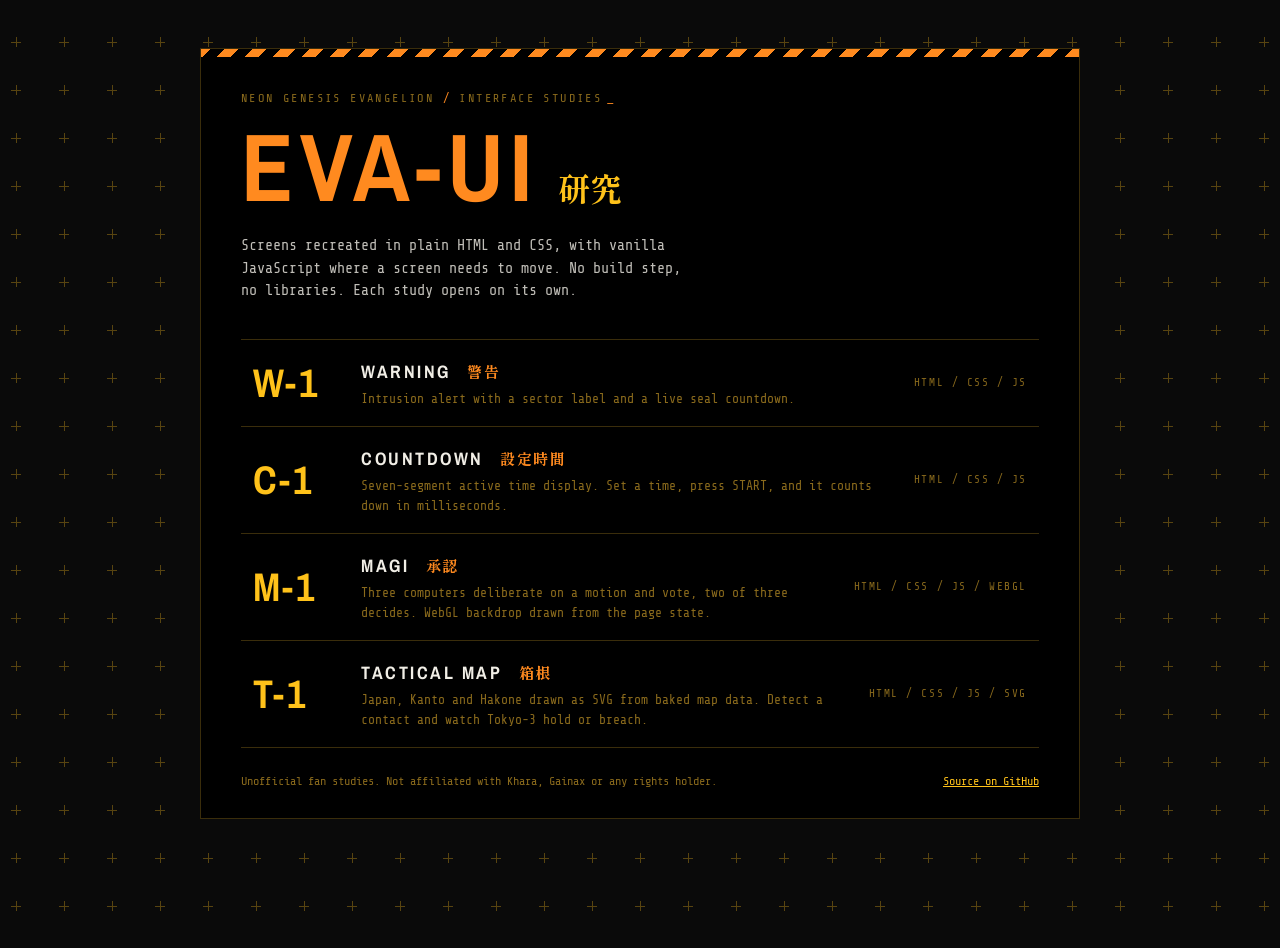
==== index.html @ 43fe49e2 "Rename studies to lowercase folders and the map study to T-1 W-1, C-1, M-1 become w-1, c-1, m-1 (hos" ====
<!doctype html>
<html lang="en">
<head>
  <meta charset="utf-8">
  <meta name="viewport" content="width=device-width, initial-scale=1">
  <title>EVA-UI</title>
  <meta name="description" content="Recreations of Neon Genesis Evangelion style screens in HTML, CSS and vanilla JavaScript.">

  <link rel="preconnect" href="https://fonts.googleapis.com">
  <link rel="stylesheet" href="https://fonts.googleapis.com/css2?family=Archivo+Narrow:wght@500;700&family=Share+Tech+Mono&family=Shippori+Mincho+B1:wght@800&display=swap">
  <link rel="stylesheet" href="style.css">
</head>
<body>
  <main class="index">

    <header class="head">
      <p class="eyebrow">NEON GENESIS EVANGELION <span class="eyebrow__sep">/</span> INTERFACE STUDIES</p>
      <h1 class="title">
        <span class="title__en">EVA-UI</span>
        <span class="title__jp" lang="ja">研究</span>
      </h1>
      <p class="lede">Screens recreated in plain HTML and CSS, with vanilla JavaScript where a screen needs to move. No build step, no libraries. Each study opens on its own.</p>
    </header>

    <!-- ================= STUDY LIST =================
         This is the only part of the page to edit when a study is added.
         Copy a whole <li> block below, paste it where it belongs, then change:

           href        the study folder, lowercase, with a trailing slash.
                       Keep it relative (no leading slash) so it works on a
                       project site such as user.github.io/EVA-UI/.
           .code       the study code, uppercase (W-1, C-1, M-1, T-1, ...).
           .name       English name. .name__jp is its Japanese label.
           .note       one line on what it is or what it teaches.
           .tech       what it is built with, as plain text.

         To list a study that is not ready yet, use <div class="study" data-soon>
         in place of <a class="study" href="...">, and close it with </div>.
         It shows dimmed with a SOON mark and is not a link.

         Template:

         <li>
           <a class="study" href="x-1/">
             <span class="code">X-1</span>
             <span class="body">
               <span class="name">Name <span class="name__jp" lang="ja">日本語</span></span>
               <span class="note">One line about it.</span>
             </span>
             <span class="tech">HTML / CSS</span>
           </a>
         </li>
    -->
    <ol class="studies">

      <li>
        <a class="study" href="w-1/">
          <span class="code">W-1</span>
          <span class="body">
            <span class="name">Warning <span class="name__jp" lang="ja">警告</span></span>
            <span class="note">Intrusion alert with a sector label and a live seal countdown.</span>
          </span>
          <span class="tech">HTML / CSS / JS</span>
        </a>
      </li>

      <li>
        <a class="study" href="c-1/">
          <span class="code">C-1</span>
          <span class="body">
            <span class="name">Countdown <span class="name__jp" lang="ja">設定時間</span></span>
            <span class="note">Seven-segment active time display. Set a time, press START, and it counts down in milliseconds.</span>
          </span>
          <span class="tech">HTML / CSS / JS</span>
        </a>
      </li>

      <li>
        <a class="study" href="m-1/">
          <span class="code">M-1</span>
          <span class="body">
            <span class="name">MAGI <span class="name__jp" lang="ja">承認</span></span>
            <span class="note">Three computers deliberate on a motion and vote, two of three decides. WebGL backdrop drawn from the page state.</span>
          </span>
          <span class="tech">HTML / CSS / JS / WebGL</span>
        </a>
      </li>

      <li>
        <a class="study" href="t-1/">
          <span class="code">T-1</span>
          <span class="body">
            <span class="name">Tactical map <span class="name__jp" lang="ja">箱根</span></span>
            <span class="note">Japan, Kanto and Hakone drawn as SVG from baked map data. Detect a contact and watch Tokyo-3 hold or breach.</span>
          </span>
          <span class="tech">HTML / CSS / JS / SVG</span>
        </a>
      </li>

    </ol>

    <footer class="foot">
      <p>Unofficial fan studies. Not affiliated with Khara, Gainax or any rights holder.</p>
      <p><a href="https://github.com/jdanac/EVA-UI">Source on GitHub</a></p>
    </footer>

  </main>
</body>
</html>
---- style.css ----
/* =========================================================
   EVA-UI  index
   The homepage. Not a study, so it sits at the repo root and is
   free of the "self-contained study" rule, but it keeps the same
   order: variables, layout, type, graphics, motion.
   ========================================================= */


/* ---------- 1. VARIABLES ----------
   Same amber family as the countdown screen. Change a color here
   and the whole page follows. */
:root {
  --lit: #ffc21a;        /* yellow: codes, hover fill, links */
  --orange: #ff8a1f;     /* orange: title, hazard band, accents */
  --dim: #8a6a1c;        /* secondary text; passes contrast on black */
  --faint: #3a2d0b;      /* hairlines */
  --ink: #f1eee6;        /* off-white body text */
  --panel: #000000;
  --page: #0a0a0a;      /* behind the panel, slightly lighter so the edge shows */

  --font-jp: 'Shippori Mincho B1', serif;
  --font-label: 'Archivo Narrow', sans-serif;
  --font-mono: 'Share Tech Mono', monospace;
}


/* ---------- 2. PAGE ----------
   Registration marks: one 48px SVG tile with a 1px cross at its center,
   repeated across the page, centered so the grid is symmetric around the
   column. The panel is opaque and covers them, so they only show in the
   margin. An SVG url cannot read a CSS variable, so the stroke color
   (#584410, dim amber) is written out as %23584410. */
* { box-sizing: border-box; }

body {
  margin: 0;
  min-height: 100vh;
  min-height: 100dvh;
  background-color: var(--page);
  background-image: url("data:image/svg+xml,%3Csvg xmlns='http://www.w3.org/2000/svg' width='48' height='48'%3E%3Cpath d='M19 24.5h10M24.5 19v10' stroke='%23584410' stroke-width='1' fill='none'/%3E%3C/svg%3E");
  background-position: center;
  color: var(--ink);
  font-family: var(--font-mono);
  font-size: 15px;
  line-height: 1.5;
}

/* The black panel that holds everything. A 48px margin on top and bottom
   (24px on narrow windows) leaves the marks visible around it. The hazard
   band on its top edge is the one loud detail. */
.index {
  max-width: 880px;
  margin: 48px auto;
  padding: 40px 40px 28px;
  background: var(--panel);
  border: 1px solid var(--faint);
  position: relative;
}

.index::before {
  content: "";
  position: absolute;
  inset: 0 0 auto 0;
  height: 8px;
  background: repeating-linear-gradient(
    -45deg,
    var(--orange) 0,
    var(--orange) 10px,
    var(--panel) 10px,
    var(--panel) 20px
  );
}

@media (max-width: 640px) {
  .index { margin: 24px 16px; padding: 32px 20px 24px; }
}


/* ---------- 3. TYPE ---------- */
.eyebrow {
  margin: 0;
  color: var(--dim);
  font-size: 12px;
  letter-spacing: 0.2em;
  text-transform: uppercase;
}

.eyebrow__sep { color: var(--orange); }

.title {
  margin: 12px 0 0;
  display: flex;
  align-items: baseline;
  gap: 20px;
  font-weight: normal;
}

.title__en {
  font-family: var(--font-label);
  font-weight: 700;
  font-size: clamp(56px, 12vw, 96px);
  line-height: 1;
  letter-spacing: 0.06em;
  color: var(--orange);
}

.title__jp {
  font-family: var(--font-jp);
  font-weight: 800;
  font-size: clamp(22px, 4vw, 32px);
  color: var(--lit);
}

.lede {
  max-width: 56ch;
  margin: 20px 0 0;
  color: var(--ink);
  opacity: 0.8;
}


/* ---------- 4. STUDY LIST ----------
   Each row is a three-column grid: code, text, tech. The rows are
   separated by hairlines and the whole row is the link. On hover or
   keyboard focus the row inverts to yellow on black, like a selected
   line in the UI. */
.studies {
  list-style: none;
  margin: 36px 0 0;
  padding: 0;
  border-top: 1px solid var(--faint);
}

.studies li { border-bottom: 1px solid var(--faint); }

.study {
  display: grid;
  grid-template-columns: 5.5rem 1fr auto;
  align-items: center;
  gap: 8px 20px;
  padding: 18px 12px;
  color: inherit;
  text-decoration: none;
}

.code {
  font-family: var(--font-label);
  font-weight: 700;
  font-size: 40px;
  line-height: 1;
  letter-spacing: 0.06em;
  color: var(--lit);
}

.body { display: grid; gap: 4px; }

.name {
  font-family: var(--font-label);
  font-weight: 700;
  font-size: 18px;
  letter-spacing: 0.14em;
  text-transform: uppercase;
}

.name__jp {
  display: inline-block;   /* keeps the Japanese label on one line when the name wraps */
  white-space: nowrap;
  margin-left: 10px;
  font-family: var(--font-jp);
  font-weight: 800;
  font-size: 15px;
  letter-spacing: 0.1em;
  color: var(--orange);
}

.note {
  color: var(--dim);
  font-size: 13px;
}

.tech {
  font-size: 11px;
  letter-spacing: 0.14em;
  text-transform: uppercase;
  color: var(--dim);
  white-space: nowrap;
}

/* Hover and focus: invert the row. Colors are set on the row and each
   child so one rule covers everything inside it. */
a.study:hover,
a.study:focus-visible {
  background: var(--lit);
  color: var(--panel);
  outline: none;
}

a.study:hover .code,
a.study:hover .name__jp,
a.study:hover .note,
a.study:hover .tech,
a.study:focus-visible .code,
a.study:focus-visible .name__jp,
a.study:focus-visible .note,
a.study:focus-visible .tech { color: var(--panel); }

/* A study that is listed but not ready: dimmed, not a link, marked SOON. */
.study[data-soon] { opacity: 0.45; }

.study[data-soon] .tech::before {
  content: "SOON ";
  color: var(--orange);
}

@media (max-width: 640px) {
  /* Stack the tech line under the text so the note keeps its width. */
  .study { grid-template-columns: 4rem 1fr; padding: 16px 8px; }
  .code { font-size: 32px; }
  .tech { grid-column: 2; }
}


/* ---------- 5. FOOTER ---------- */
.foot {
  display: flex;
  flex-wrap: wrap;
  justify-content: space-between;
  gap: 4px 24px;
  margin-top: 24px;
  color: var(--dim);
  font-size: 12px;
}

.foot p { margin: 0; }

.foot a { color: var(--lit); }

.foot a:hover,
.foot a:focus-visible { color: var(--ink); }


/* ---------- 6. MOTION ----------
   The only motion is a hard-blinking cursor after the eyebrow, with
   steps() so it flips rather than fades, as on the other screens.
   It is switched off under reduced motion. */
.eyebrow::after {
  content: "_";
  margin-left: 0.4em;
  color: var(--orange);
  animation: blink 1s steps(1) infinite;
}

@keyframes blink {
  50% { opacity: 0; }
}

@media (prefers-reduced-motion: reduce) {
  .eyebrow::after { animation: none; }
}
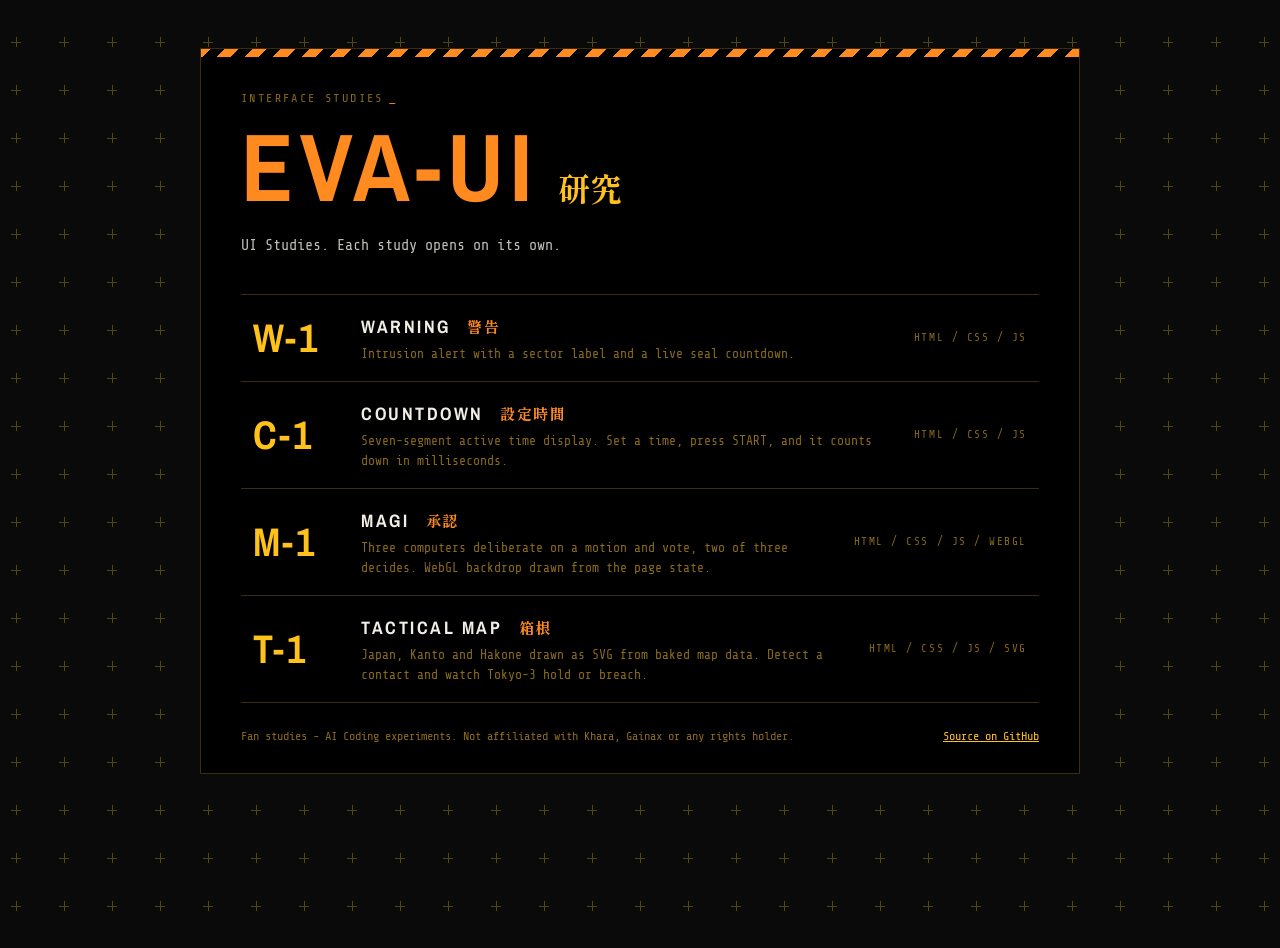
==== commit 56b2359a: "index home copy updates" ====
--- a/index.html
+++ b/index.html
@@ -4,7 +4,7 @@
   <meta charset="utf-8">
   <meta name="viewport" content="width=device-width, initial-scale=1">
   <title>EVA-UI</title>
-  <meta name="description" content="Recreations of Neon Genesis Evangelion style screens in HTML, CSS and vanilla JavaScript.">
+  <meta name="description" content="Evangelion style screens in HTML, CSS and vanilla JavaScript.">
 
   <link rel="preconnect" href="https://fonts.googleapis.com">
   <link rel="stylesheet" href="https://fonts.googleapis.com/css2?family=Archivo+Narrow:wght@500;700&family=Share+Tech+Mono&family=Shippori+Mincho+B1:wght@800&display=swap">
@@ -14,12 +14,12 @@
   <main class="index">
 
     <header class="head">
-      <p class="eyebrow">NEON GENESIS EVANGELION <span class="eyebrow__sep">/</span> INTERFACE STUDIES</p>
+      <p class="eyebrow">INTERFACE STUDIES</p>
       <h1 class="title">
         <span class="title__en">EVA-UI</span>
         <span class="title__jp" lang="ja">研究</span>
       </h1>
-      <p class="lede">Screens recreated in plain HTML and CSS, with vanilla JavaScript where a screen needs to move. No build step, no libraries. Each study opens on its own.</p>
+      <p class="lede">UI Studies. Each study opens on its own.</p>
     </header>
 
     <!-- ================= STUDY LIST =================
@@ -100,7 +100,7 @@
     </ol>
 
     <footer class="foot">
-      <p>Unofficial fan studies. Not affiliated with Khara, Gainax or any rights holder.</p>
+      <p>Fan studies - AI Coding experiments. Not affiliated with Khara, Gainax or any rights holder.</p>
       <p><a href="https://github.com/jdanac/EVA-UI">Source on GitHub</a></p>
     </footer>
 
